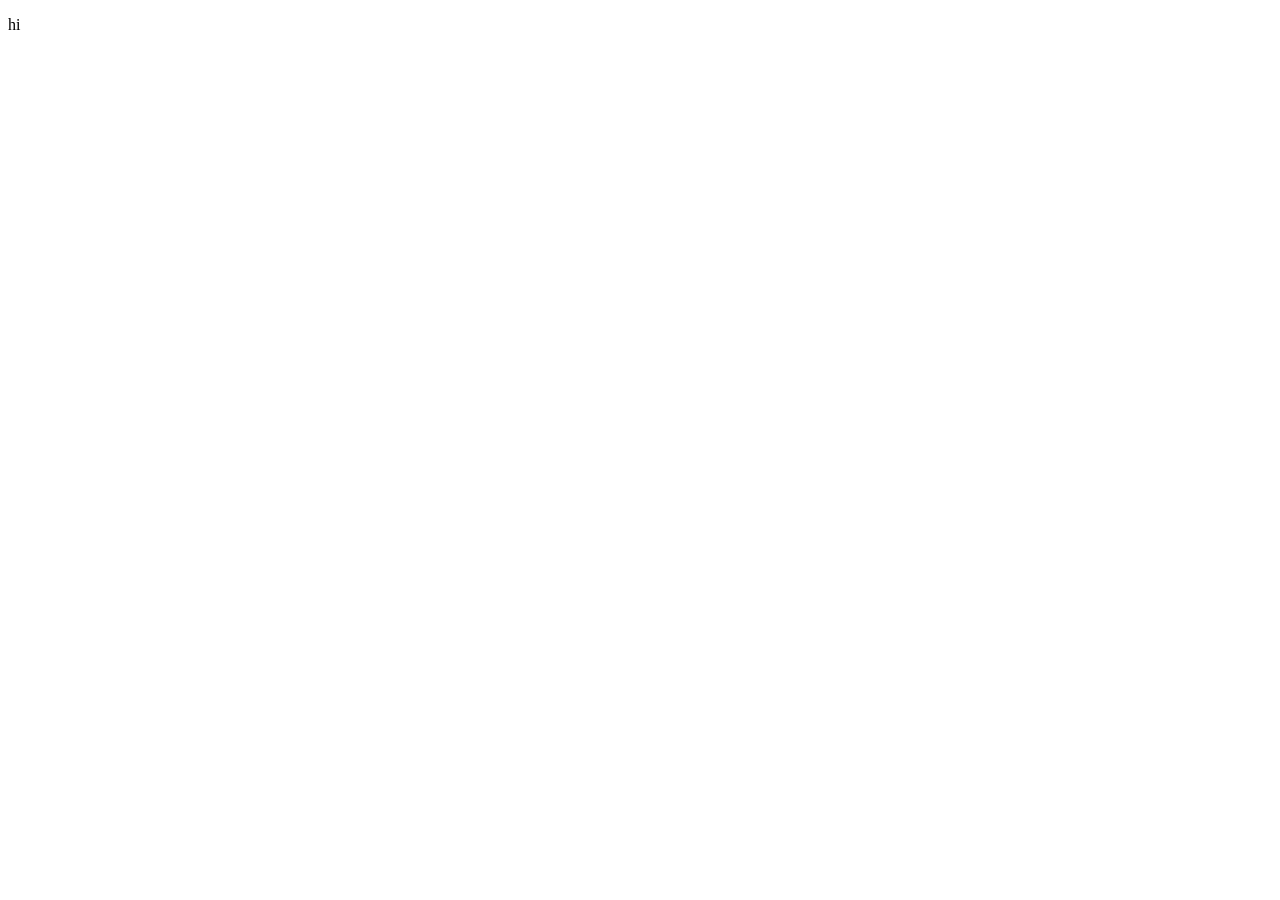
==== index.html @ 4ac8e50e "index" ====
<!DOCTYPE html>
<html lang="en">
<head>
    <meta charset="UTF-8">
    <meta name="viewport" content="width=device-width, initial-scale=1.0">
    <title>Document</title>
</head>
<body>
    <p id="demo">hi</p>
    <script>

    </script>
</body>
</html>
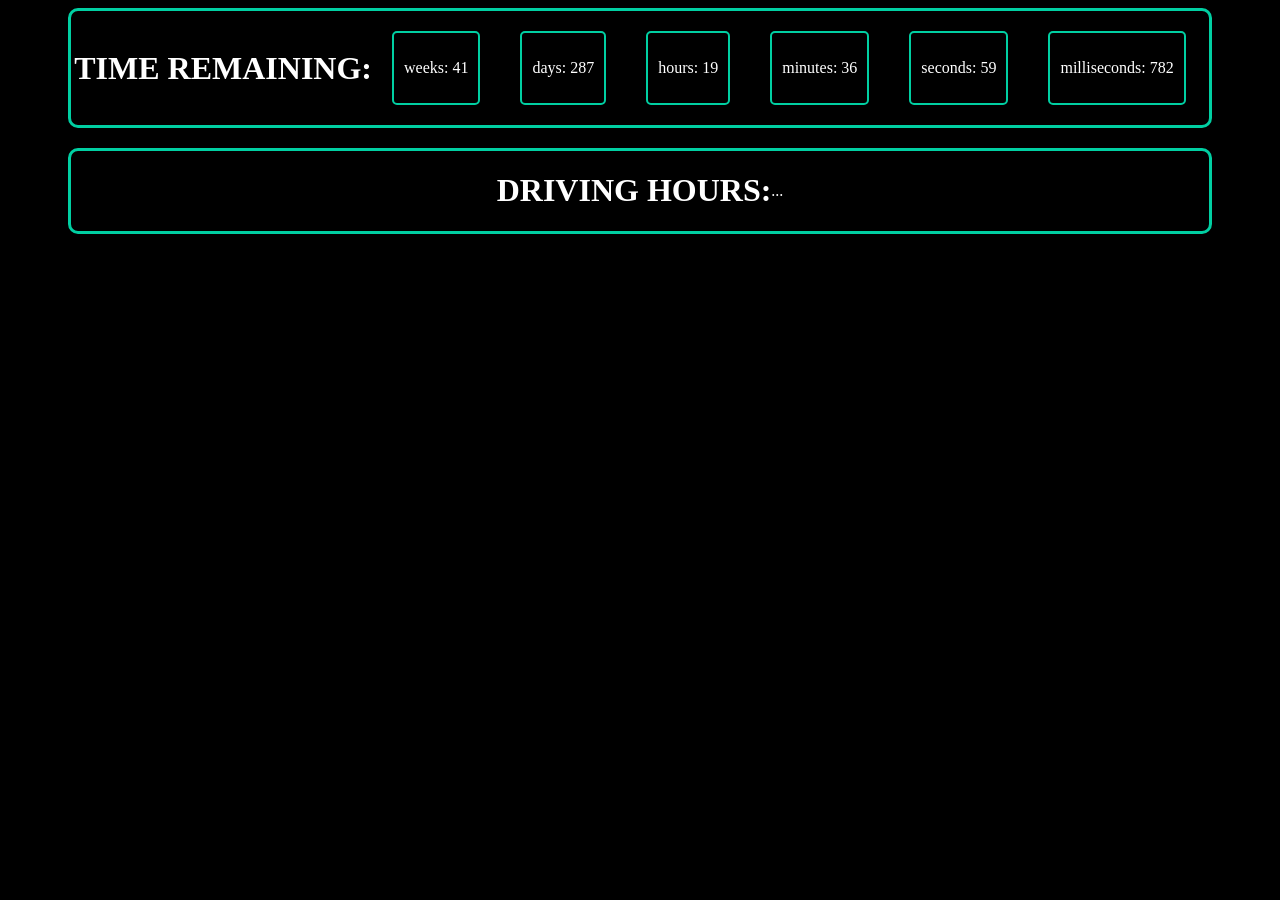
==== commit 44d7f6a1: "big" ====
--- a/index.html
+++ b/index.html
@@ -6,9 +6,93 @@
     <title>Document</title>
 </head>
 <body>
-    <p id="demo">hi</p>
+    <div class="Remaining">
+        <h1>TIME REMAINING: </h1>
+        <div class="Remainingnum">
+            <p id="weeksleft">...</p>
+        </div>
+        <div class="Remainingnum">
+            <p id="daysleft">...</p>
+        </div>
+        <div class="Remainingnum">
+            <p id="hoursleft">...</p>
+        </div>
+        <div class="Remainingnum">
+            <p id="minutesleft">...</p>
+        </div>
+        <div class="Remainingnum">
+            <p id="secondsleft">...</p>
+        </div>
+        <div class="Remainingnum">
+            <p id="milisecondsleft">...</p>
+        </div>
+    </div>
+    <div class="driving">
+        <h1>DRIVING HOURS:</h1>
+        <div class="Remaininghours">
+            <p id="dayhours">...</p>
+        </div>
+    </div>
     <script>
+        var birthday = new Date("2027-09-19");
+        function updatedate() {
+            var today = new Date();
+            var seconds_remaining = 60-today.getSeconds();
+            var miliseconds_remaining = 1000-today.getMilliseconds();
+            var minutes_remaining = 60-today.getMinutes();
+            var hours_remaining = 24-today.getHours();
+            var difference = birthday.getTime() - today.getTime();
+            var days_remaining = Math.ceil(difference / (1000 * 3600 * 24));
+            var weeks_remaining = (Math.round((days_remaining / 7)*10))/10;
 
+            document.getElementById("weeksleft").innerHTML = "weeks: " + weeks_remaining;
+            document.getElementById("daysleft").innerHTML = "days: " + days_remaining;
+            document.getElementById("hoursleft").innerHTML = "hours: " + hours_remaining;
+            document.getElementById("minutesleft").innerHTML = "minutes: " + minutes_remaining;
+            document.getElementById("secondsleft").innerHTML = "seconds: " + seconds_remaining;
+            document.getElementById("milisecondsleft").innerHTML = "milliseconds: " + miliseconds_remaining;
+
+            var Dayhours = 0;
+            var Daymins = 0;
+            var nighthours = 0;
+            var nightmins = 0;
+            
+        }
+        updatedate();
+        setInterval(updatedate, 1);
+        
+        
     </script>
+    <style>
+        .Remaining {
+            display: flex;
+            width:90%;
+            margin:auto;
+            justify-content: center;
+            align-items:center;
+            border: 3px solid hwb(167 0% 19%); 
+            border-radius: 10px;
+        }
+        body {
+            background-color: black;
+            color: white;
+        }
+        .Remainingnum {
+            margin: 20px;
+            padding: 10px;
+            border: 2px solid hwb(167 0% 19%); 
+            border-radius: 5px;
+        }
+        .driving {
+            display: flex;
+            width:90%;
+            margin:auto;
+            margin-top: 20px;
+            justify-content: center;
+            align-items:center;
+            border: 3px solid hwb(167 0% 19%); 
+            border-radius: 10px;
+        }
+</style>
 </body>
 </html>
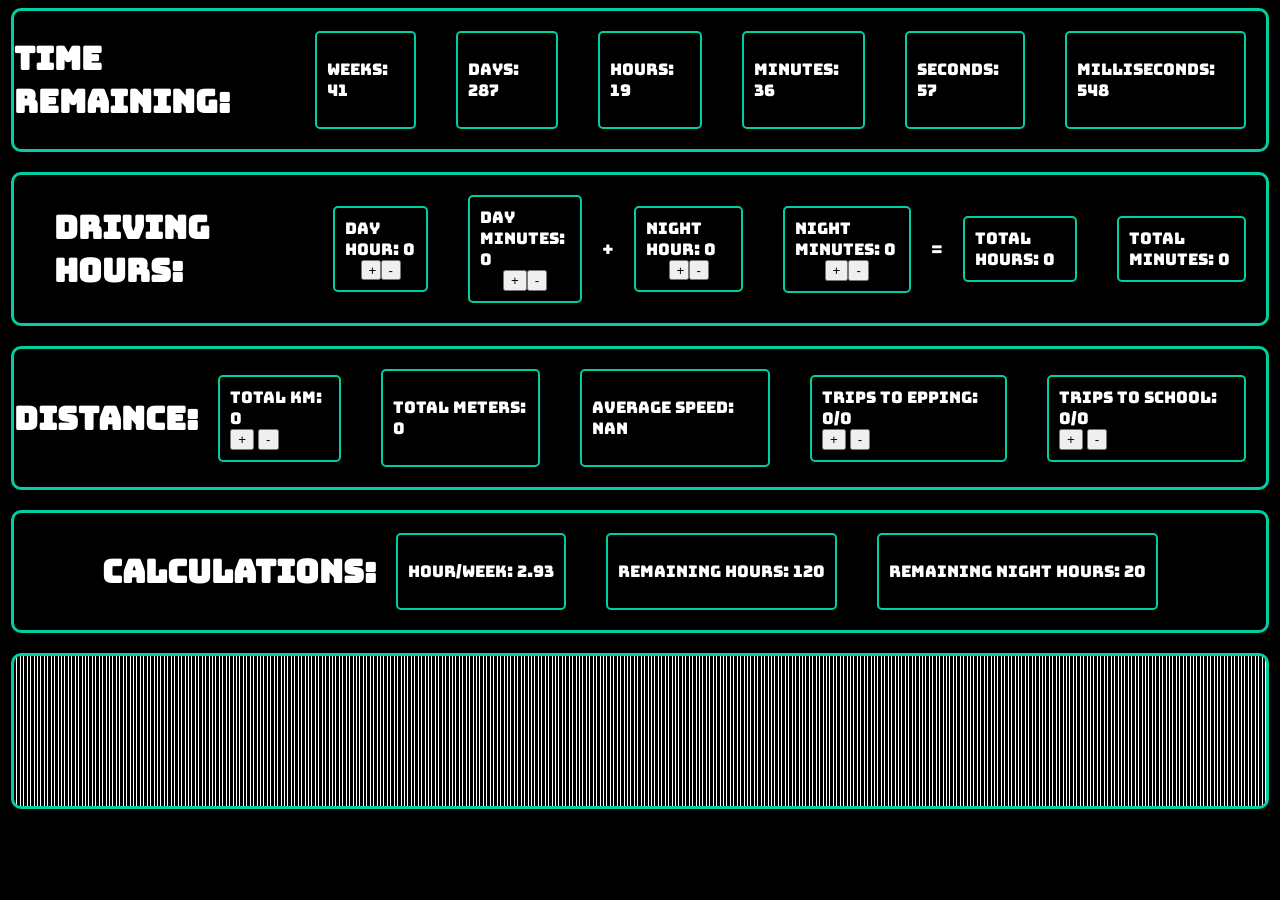
==== commit 3f395e9b: "alot" ====
--- a/index.html
+++ b/index.html
@@ -4,6 +4,10 @@
     <meta charset="UTF-8">
     <meta name="viewport" content="width=device-width, initial-scale=1.0">
     <title>Document</title>
+    <link rel="preconnect" href="https://fonts.googleapis.com">
+    <link rel="preconnect" href="https://fonts.gstatic.com" crossorigin>
+    <link href="https://fonts.googleapis.com/css2?family=Bungee&display=swap" rel="stylesheet">
+    <link rel="stylesheet" href="style.css">
 </head>
 <body>
     <div class="Remaining">
@@ -28,71 +32,92 @@
         </div>
     </div>
     <div class="driving">
-        <h1>DRIVING HOURS:</h1>
+        <h1 class="hoursssss">DRIVING HOURS:</h1>
+
         <div class="Remaininghours">
-            <p id="dayhours">...</p>
+            <p id="dayhours" class="buttionsize">...</p>
+            <div class="Remaininghoursbuttons">
+                <button class="dayhoursbutton" style="width: 20px; height: 20px;" onclick="addhour()">+</button>
+                <button class="dayhoursbutton" style="width: 20px; height: 20px;" onclick="subhour()">-</button>
+            </div>
+        </div>
+        <div class="Remaininghours">
+            <p id="dayminutes" class="buttionsize">...</p>
+            <div class="Remaininghoursbuttons">
+                <button class="dayminutesbutton" onclick="addminute()">+</button>
+                <button class="dayminutesbutton" onclick="subminute()">-</button>
+            </div>
+        </div>
+
+        <p>+</p>
+
+        <div class="Remaininghours">
+            <p id="nighthours" class="buttionsize">...</p>
+            <div class="Remaininghoursbuttons">
+                <button class="nighthoursbutton" style="width: 20px; height: 20px;" onclick="naddhour()">+</button>
+                <button class="nighthoursbutton" style="width: 20px; height: 20px;" onclick="nsubhour()">-</button>
+            </div>
+        </div>
+        <div class="Remaininghours">
+            <p id="nightminutes" class="buttionsize">...</p>
+            <div class="Remaininghoursbuttons">
+                <button class="nightminutesbutton" onclick="naddminute()">+</button>
+                <button class="nightminutesbutton" onclick="nsubminute()">-</button>
+            </div>
+        </div>
+        <p>=</p>
+        <div class="Remaininghours">
+            <p id="totalhours" class="buttionsize">...</p>
+        </div>
+        <div class="Remaininghours">
+            <p id="totalmins" class="buttionsize">...</p>
         </div>
     </div>
-    <script>
-        var birthday = new Date("2027-09-19");
-        function updatedate() {
-            var today = new Date();
-            var seconds_remaining = 60-today.getSeconds();
-            var miliseconds_remaining = 1000-today.getMilliseconds();
-            var minutes_remaining = 60-today.getMinutes();
-            var hours_remaining = 24-today.getHours();
-            var difference = birthday.getTime() - today.getTime();
-            var days_remaining = Math.ceil(difference / (1000 * 3600 * 24));
-            var weeks_remaining = (Math.round((days_remaining / 7)*10))/10;
 
-            document.getElementById("weeksleft").innerHTML = "weeks: " + weeks_remaining;
-            document.getElementById("daysleft").innerHTML = "days: " + days_remaining;
-            document.getElementById("hoursleft").innerHTML = "hours: " + hours_remaining;
-            document.getElementById("minutesleft").innerHTML = "minutes: " + minutes_remaining;
-            document.getElementById("secondsleft").innerHTML = "seconds: " + seconds_remaining;
-            document.getElementById("milisecondsleft").innerHTML = "milliseconds: " + miliseconds_remaining;
+    <div class="dis">
+        <h1>distance: </h1>
+        <div class="distance">
+            <p id="km" class="km">...</p>
+            <div class="kmbuttons">
+                <button class="km" onclick="addkm()">+</button>
+                <button class="km" onclick="subkm()">-</button>
+            </div>
+        </div>
+        <div class="distance">
+            <p id="meters" class="meters">...</p>
+        </div>
+        <div class="distance">
+            <p id="speed" class="speed">...</p>
+        </div>
+        <div class="distance">
+            <p id="distiancetoepping" class="km">...</p>
+            <div class="scbuttons">
+                <button class="ep" onclick="addep()">+</button>
+                <button class="ep" onclick="subep()">-</button>
+            </div>
+        </div>
+        <div class="distance">
+            <p id="distiancetoschool" class="km">...</p>
+            <div class="scbuttons">
+                <button class="sc" onclick="addsc()">+</button>
+                <button class="sc" onclick="subsc()">-</button>
+            </div>
+        </div>
+    </div>
+    <div class="calculations">
+        <h1>CALCULATIONS: </h1>
+        <div class="calculationsnum">
+            <p id="hoursperweek">...</p>
+        </div>
+        <div class="calculationsnum">
+            <p id="remaininghours">...</p>
+        </div>
+        <div class="calculationsnum">
+            <p id="remainingnighthours">...</p>
+        </div>
+    </div>
+    <div class="loadingbar"></div>
+    <script src="code.js"></script>
 
-            var Dayhours = 0;
-            var Daymins = 0;
-            var nighthours = 0;
-            var nightmins = 0;
-            
-        }
-        updatedate();
-        setInterval(updatedate, 1);
-        
-        
-    </script>
-    <style>
-        .Remaining {
-            display: flex;
-            width:90%;
-            margin:auto;
-            justify-content: center;
-            align-items:center;
-            border: 3px solid hwb(167 0% 19%); 
-            border-radius: 10px;
-        }
-        body {
-            background-color: black;
-            color: white;
-        }
-        .Remainingnum {
-            margin: 20px;
-            padding: 10px;
-            border: 2px solid hwb(167 0% 19%); 
-            border-radius: 5px;
-        }
-        .driving {
-            display: flex;
-            width:90%;
-            margin:auto;
-            margin-top: 20px;
-            justify-content: center;
-            align-items:center;
-            border: 3px solid hwb(167 0% 19%); 
-            border-radius: 10px;
-        }
-</style>
 </body>
 </html>
--- a/style.css
+++ b/style.css
@@ -0,0 +1,109 @@
+.Remaining {
+    display: flex;
+    width:99%;
+    margin:auto;
+    justify-content: center;
+    align-items:center;
+    border: 3px solid hwb(167 0% 19%); 
+    border-radius: 10px;
+}
+body {
+    background-color: black;
+    color: white;
+}
+.Remainingnum {
+    margin: 20px;
+    padding: 10px;
+    border: 2px solid hwb(167 0% 19%); 
+    border-radius: 5px;
+}
+.driving {
+    display: flex;
+    width:99%;
+    margin:auto;
+    margin-top: 20px;
+    justify-content: center;
+    align-items:center;
+    border: 3px solid hwb(167 0% 19%); 
+    border-radius: 10px;
+}
+.Remaininghours {
+    margin: 20px;
+    padding: 10px;
+    border: 2px solid hwb(167 0% 19%); 
+    border-radius: 5px;
+}
+.Remaininghoursbuttons {
+    display: flex;
+    justify-content: center;
+    align-items:center;
+    
+}
+.buttionsize {
+    margin: 0px;
+}
+.calculations {
+    display: flex;
+    width:99%;
+    margin:auto;
+    margin-top: 20px;
+    justify-content: center;
+    align-items:center;
+    border: 3px solid hwb(167 0% 19%); 
+    border-radius: 10px;
+}
+.calculationsnum {
+    margin: 20px;
+    padding: 10px;
+    border: 2px solid hwb(167 0% 19%); 
+    border-radius: 5px;
+}
+p {
+    font-family: "Bungee", sans-serif;
+}
+h1 {
+    font-family: "Bungee", sans-serif;
+}
+.hoursssss {
+    width: 400px;
+    margin-left: 40px;
+}
+.dis {
+    display: flex;
+    width:99%;
+    margin:auto;
+    margin-top: 20px;
+    justify-content: center;
+    align-items:center;
+    border: 3px solid hwb(167 0% 19%); 
+    border-radius: 10px;
+}
+.distance{
+    margin: 20px;
+    padding: 10px;
+    border: 2px solid hwb(167 0% 19%); 
+    border-radius: 5px;
+    
+}
+.km {
+    margin: 0px;
+}
+.loadingbar {
+    display: flex;
+    width:99%;
+    height: 150px;
+    margin:auto;
+    margin-top: 20px;
+    justify-content: center;
+    align-items:center;
+    border: 3px solid hwb(167 0% 19%); 
+    border-radius: 10px;
+    background:
+        repeating-linear-gradient(
+            to right,
+            transparent 0,
+            transparent calc(100% / 365 - 1px),
+            white calc(100% / 365 - 1px),
+            white calc(100% / 365)
+        );
+}
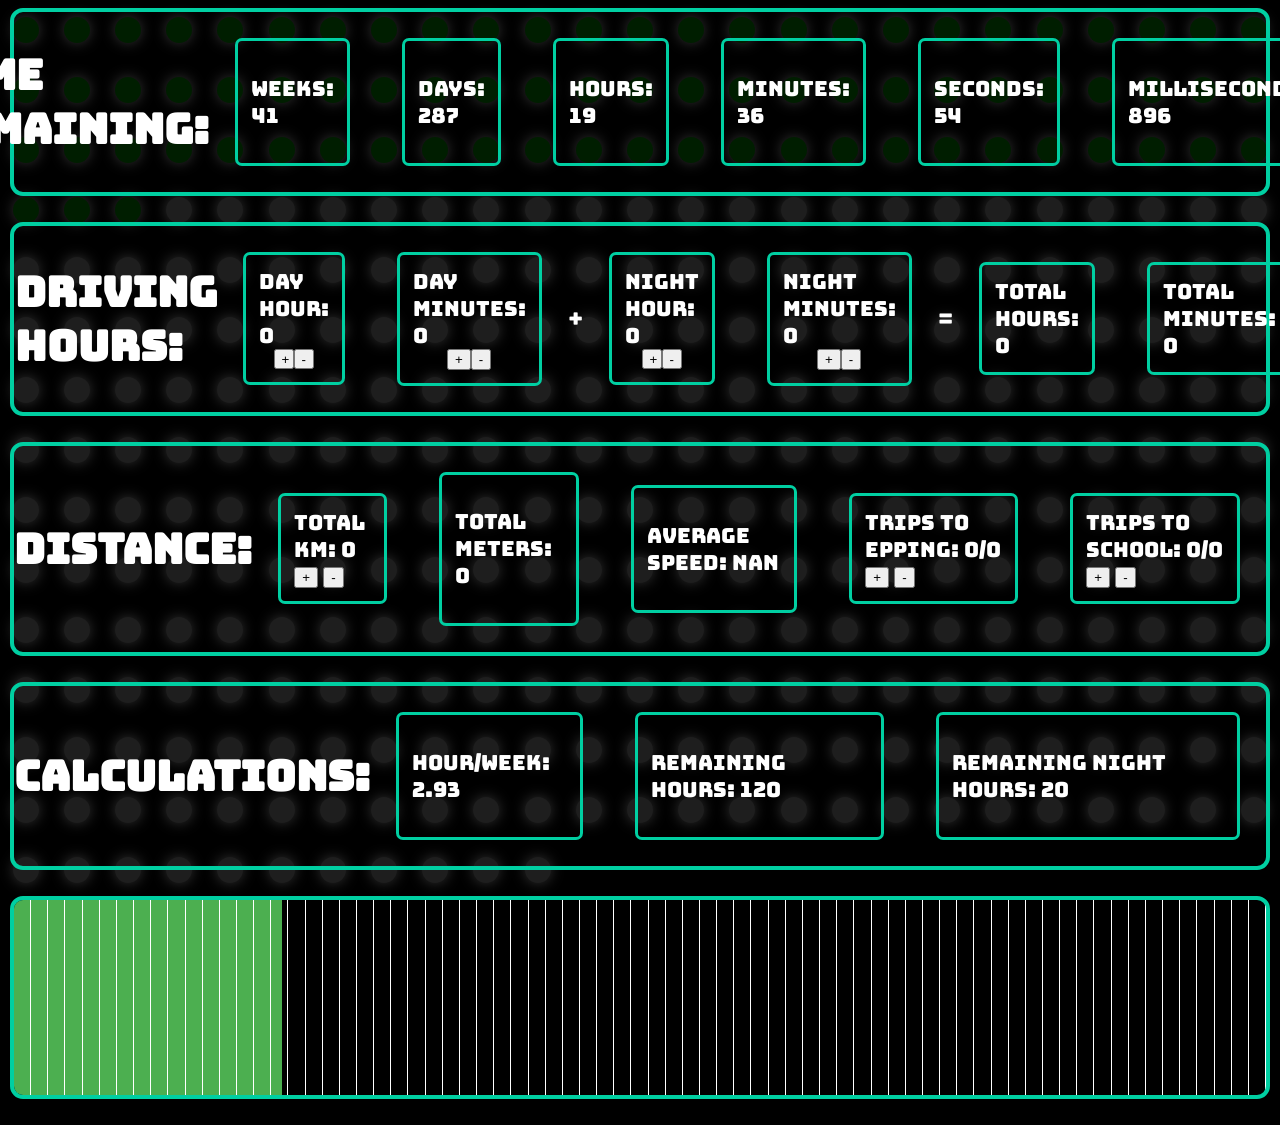
==== commit 648d703c: "a" ====
--- a/index.html
+++ b/index.html
@@ -4,12 +4,14 @@
     <meta charset="UTF-8">
     <meta name="viewport" content="width=device-width, initial-scale=1.0">
     <title>Document</title>
+    <link rel="icon" type="image/x-icon" href="/images.jpg">
     <link rel="preconnect" href="https://fonts.googleapis.com">
     <link rel="preconnect" href="https://fonts.gstatic.com" crossorigin>
     <link href="https://fonts.googleapis.com/css2?family=Bungee&display=swap" rel="stylesheet">
     <link rel="stylesheet" href="style.css">
 </head>
 <body>
+    <div class="dotgrid" id="dotgrid"></div>
     <div class="Remaining">
         <h1>TIME REMAINING: </h1>
         <div class="Remainingnum">
@@ -116,7 +118,11 @@
             <p id="remainingnighthours">...</p>
         </div>
     </div>
-    <div class="loadingbar"></div>
+    
+    <div class="loadingbarlines">
+    <div class="loadingbar" id="loadingbar"></div>
+    </div>
+    
     <script src="code.js"></script>
 
 </body>
--- a/style.css
+++ b/style.css
@@ -1,109 +1,172 @@
 .Remaining {
     display: flex;
-    width:99%;
-    margin:auto;
+    width: 99%;
+    margin: auto;
     justify-content: center;
-    align-items:center;
-    border: 3px solid hwb(167 0% 19%); 
-    border-radius: 10px;
+    align-items: center;
+    border: 4px solid hwb(167 0% 19%);
+    border-radius: 13px;
 }
+
 body {
     background-color: black;
     color: white;
+    font-size: 130%;
 }
+
 .Remainingnum {
-    margin: 20px;
-    padding: 10px;
-    border: 2px solid hwb(167 0% 19%); 
-    border-radius: 5px;
+    margin: 26px;
+    padding: 13px;
+    border: 3px solid hwb(167 0% 19%);
+    border-radius: 7px;
 }
+
 .driving {
     display: flex;
-    width:99%;
-    margin:auto;
-    margin-top: 20px;
+    width: 99%;
+    margin: auto;
+    margin-top: 26px;
     justify-content: center;
-    align-items:center;
-    border: 3px solid hwb(167 0% 19%); 
-    border-radius: 10px;
+    align-items: center;
+    border: 4px solid hwb(167 0% 19%);
+    border-radius: 13px;
 }
+
 .Remaininghours {
-    margin: 20px;
-    padding: 10px;
-    border: 2px solid hwb(167 0% 19%); 
-    border-radius: 5px;
+    margin: 26px;
+    padding: 13px;
+    border: 3px solid hwb(167 0% 19%);
+    border-radius: 7px;
 }
+
 .Remaininghoursbuttons {
     display: flex;
     justify-content: center;
-    align-items:center;
-    
+    align-items: center;
 }
+
 .buttionsize {
     margin: 0px;
 }
+
 .calculations {
     display: flex;
-    width:99%;
-    margin:auto;
-    margin-top: 20px;
+    width: 99%;
+    margin: auto;
+    margin-top: 26px;
     justify-content: center;
-    align-items:center;
-    border: 3px solid hwb(167 0% 19%); 
-    border-radius: 10px;
+    align-items: center;
+    border: 4px solid hwb(167 0% 19%);
+    border-radius: 13px;
 }
+
 .calculationsnum {
-    margin: 20px;
-    padding: 10px;
-    border: 2px solid hwb(167 0% 19%); 
-    border-radius: 5px;
+    margin: 26px;
+    padding: 13px;
+    border: 3px solid hwb(167 0% 19%);
+    border-radius: 7px;
 }
+
 p {
     font-family: "Bungee", sans-serif;
 }
+
 h1 {
     font-family: "Bungee", sans-serif;
 }
+
 .hoursssss {
-    width: 400px;
-    margin-left: 40px;
+    width: 520px;
+    margin-left: 52px;
 }
+
 .dis {
     display: flex;
-    width:99%;
-    margin:auto;
-    margin-top: 20px;
+    width: 99%;
+    margin: auto;
+    margin-top: 26px;
     justify-content: center;
-    align-items:center;
-    border: 3px solid hwb(167 0% 19%); 
-    border-radius: 10px;
+    align-items: center;
+    border: 4px solid hwb(167 0% 19%);
+    border-radius: 13px;
 }
-.distance{
-    margin: 20px;
-    padding: 10px;
-    border: 2px solid hwb(167 0% 19%); 
-    border-radius: 5px;
-    
+
+.distance {
+    margin: 26px;
+    padding: 13px;
+    border: 3px solid hwb(167 0% 19%);
+    border-radius: 7px;
 }
+
 .km {
     margin: 0px;
 }
-.loadingbar {
-    display: flex;
-    width:99%;
-    height: 150px;
-    margin:auto;
-    margin-top: 20px;
-    justify-content: center;
-    align-items:center;
-    border: 3px solid hwb(167 0% 19%); 
-    border-radius: 10px;
+
+.loadingbarlines {
+    position: relative;
+
+    width: 99%;
+    height: 195px;
+    margin: 26px auto;
+
+    border: 4px solid hwb(167 0% 19%);
+    border-radius: 13px;
+
+    overflow: hidden;
+
     background:
         repeating-linear-gradient(
             to right,
             transparent 0,
-            transparent calc(100% / 365 - 1px),
-            white calc(100% / 365 - 1px),
-            white calc(100% / 365)
+            transparent calc(100% / 73 - 1px),
+            white calc(100% / 73 - 1px),
+            white calc(100% / 73)
         );
 }
+
+.loadingbar {
+    position: absolute;
+
+    left: 0;
+    top: 0;
+
+    width: 50%;
+    height: 100%;
+
+    background: #4caf50;
+
+    z-index: -1;
+}
+
+.dotgrid {
+    position: fixed;
+    inset: 0;
+
+    display: grid;
+
+    grid-template-columns: repeat(25, 1fr);
+    grid-template-rows: repeat(15, 1fr);
+
+    width: 100vw;
+    height: 100vh;
+
+    padding: 0px;
+    box-sizing: border-box;
+
+    z-index: -1;
+}
+
+.dot {
+    width: 26px;
+    height: 26px;
+
+    filter: drop-shadow(
+        0 0 7px rgba(255, 255, 255, 0.2)
+    );
+
+    background: rgb(30, 30, 30);
+    border-radius: 50%;
+
+    justify-self: center;
+    align-self: center;
+}
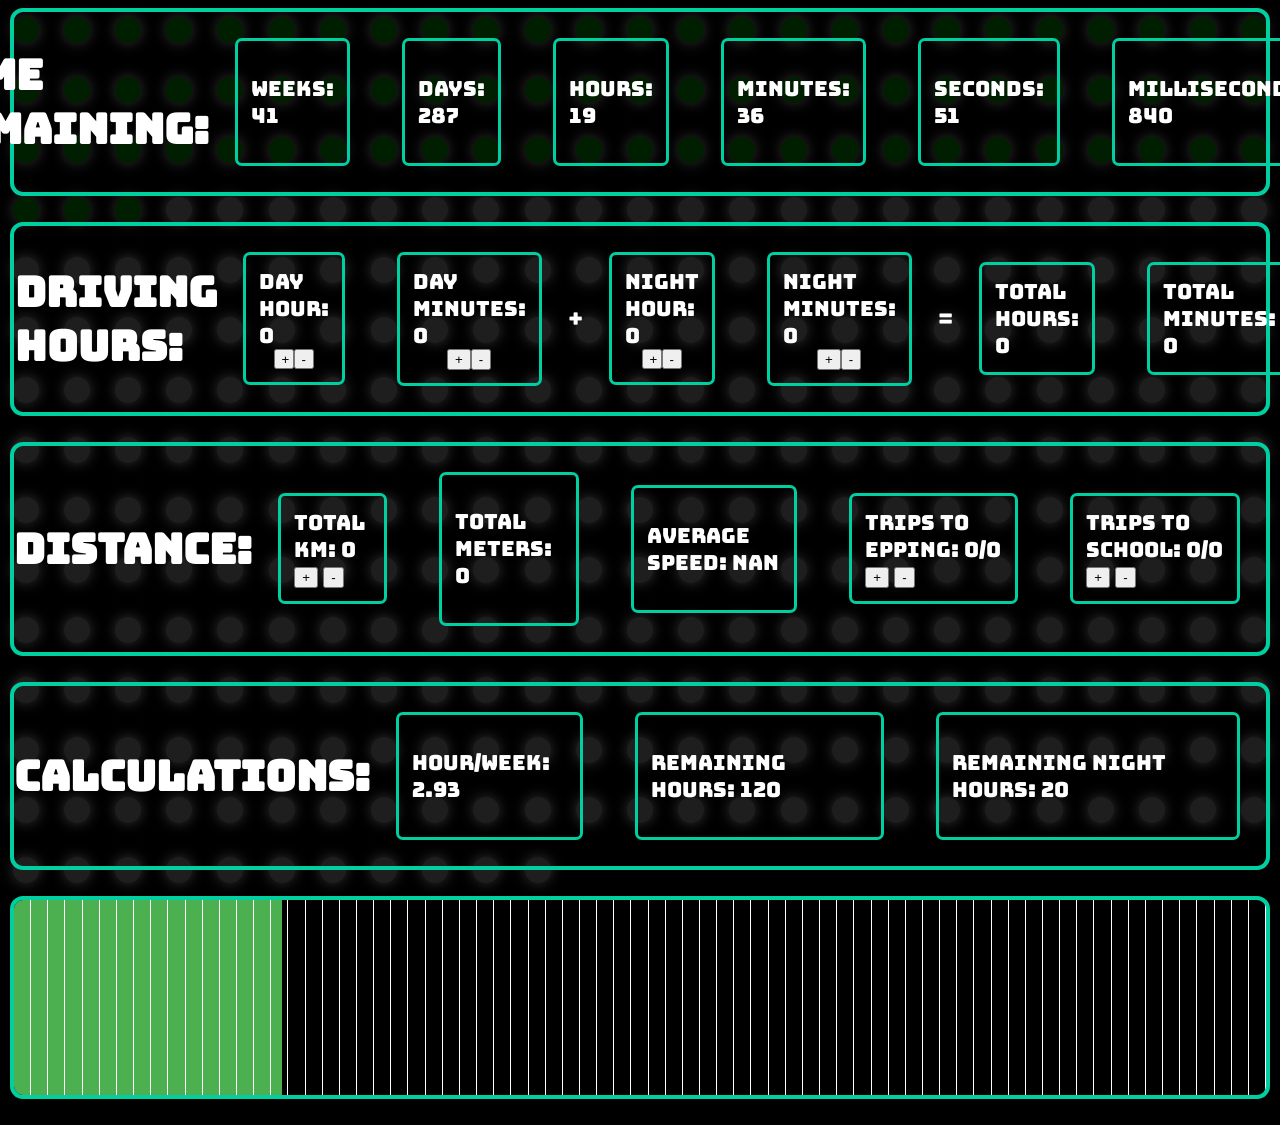
==== commit 8635c70f: "img" ====
--- a/index.html
+++ b/index.html
@@ -4,7 +4,7 @@
     <meta charset="UTF-8">
     <meta name="viewport" content="width=device-width, initial-scale=1.0">
     <title>Document</title>
-    <link rel="icon" type="image/x-icon" href="/images.jpg">
+    <link rel="icon" type="image/x-icon" href="images.jpg">
     <link rel="preconnect" href="https://fonts.googleapis.com">
     <link rel="preconnect" href="https://fonts.gstatic.com" crossorigin>
     <link href="https://fonts.googleapis.com/css2?family=Bungee&display=swap" rel="stylesheet">
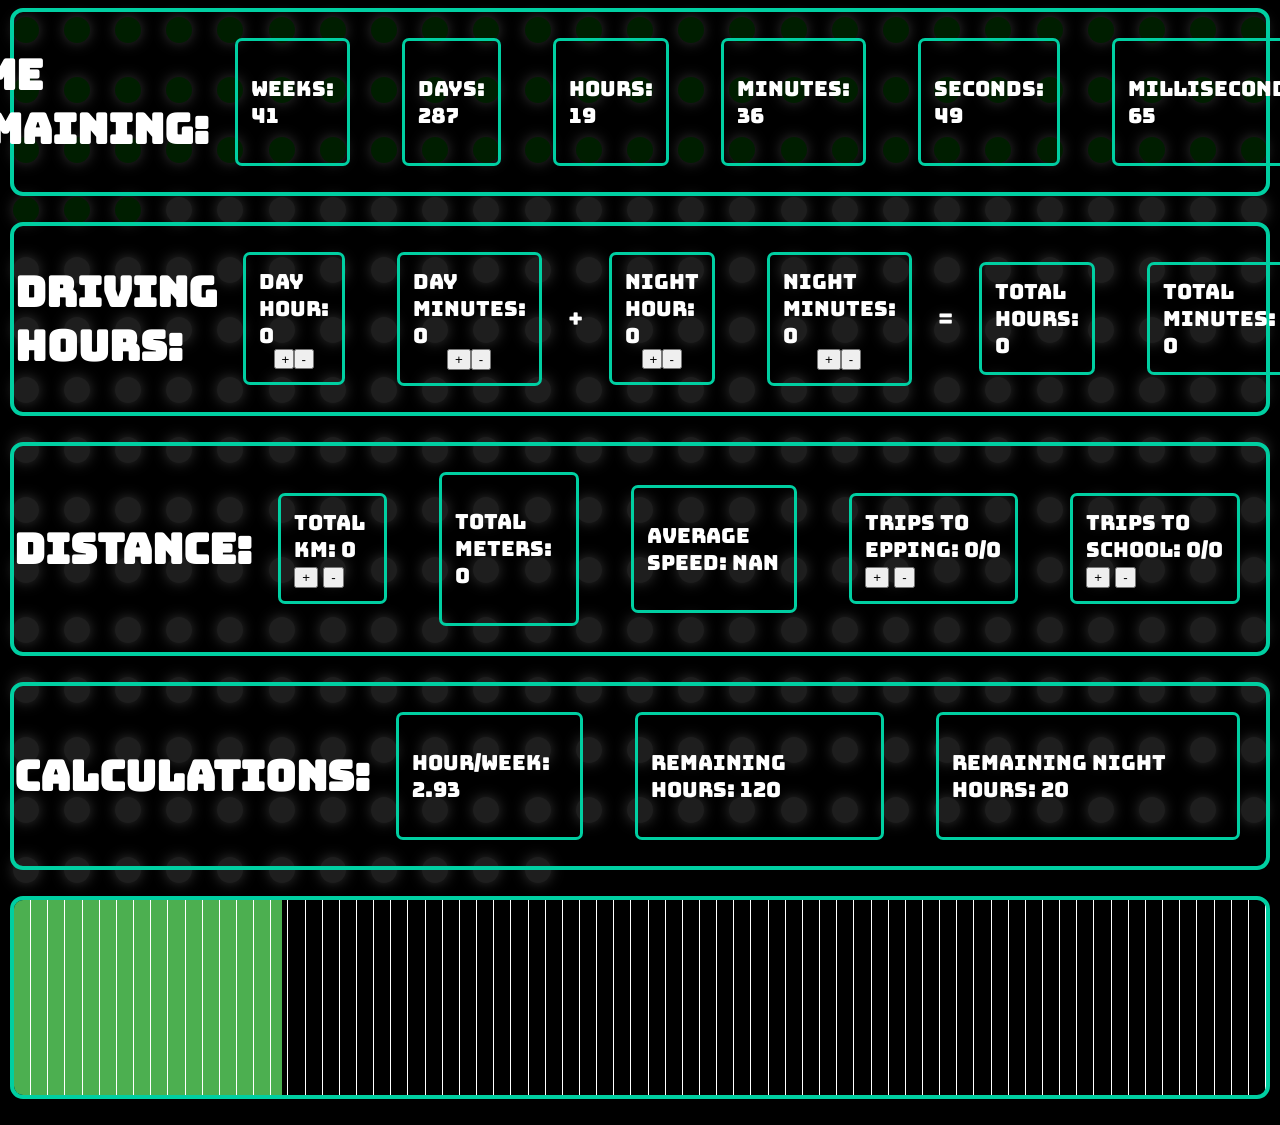
==== commit 0e10f425: "Change document title from 'Document' to 'Drive'" ====
--- a/index.html
+++ b/index.html
@@ -3,7 +3,7 @@
 <head>
     <meta charset="UTF-8">
     <meta name="viewport" content="width=device-width, initial-scale=1.0">
-    <title>Document</title>
+    <title>Drive</title>
     <link rel="icon" type="image/x-icon" href="images.jpg">
     <link rel="preconnect" href="https://fonts.googleapis.com">
     <link rel="preconnect" href="https://fonts.gstatic.com" crossorigin>
@@ -126,4 +126,4 @@
     <script src="code.js"></script>
 
 </body>
-</html>+</html>
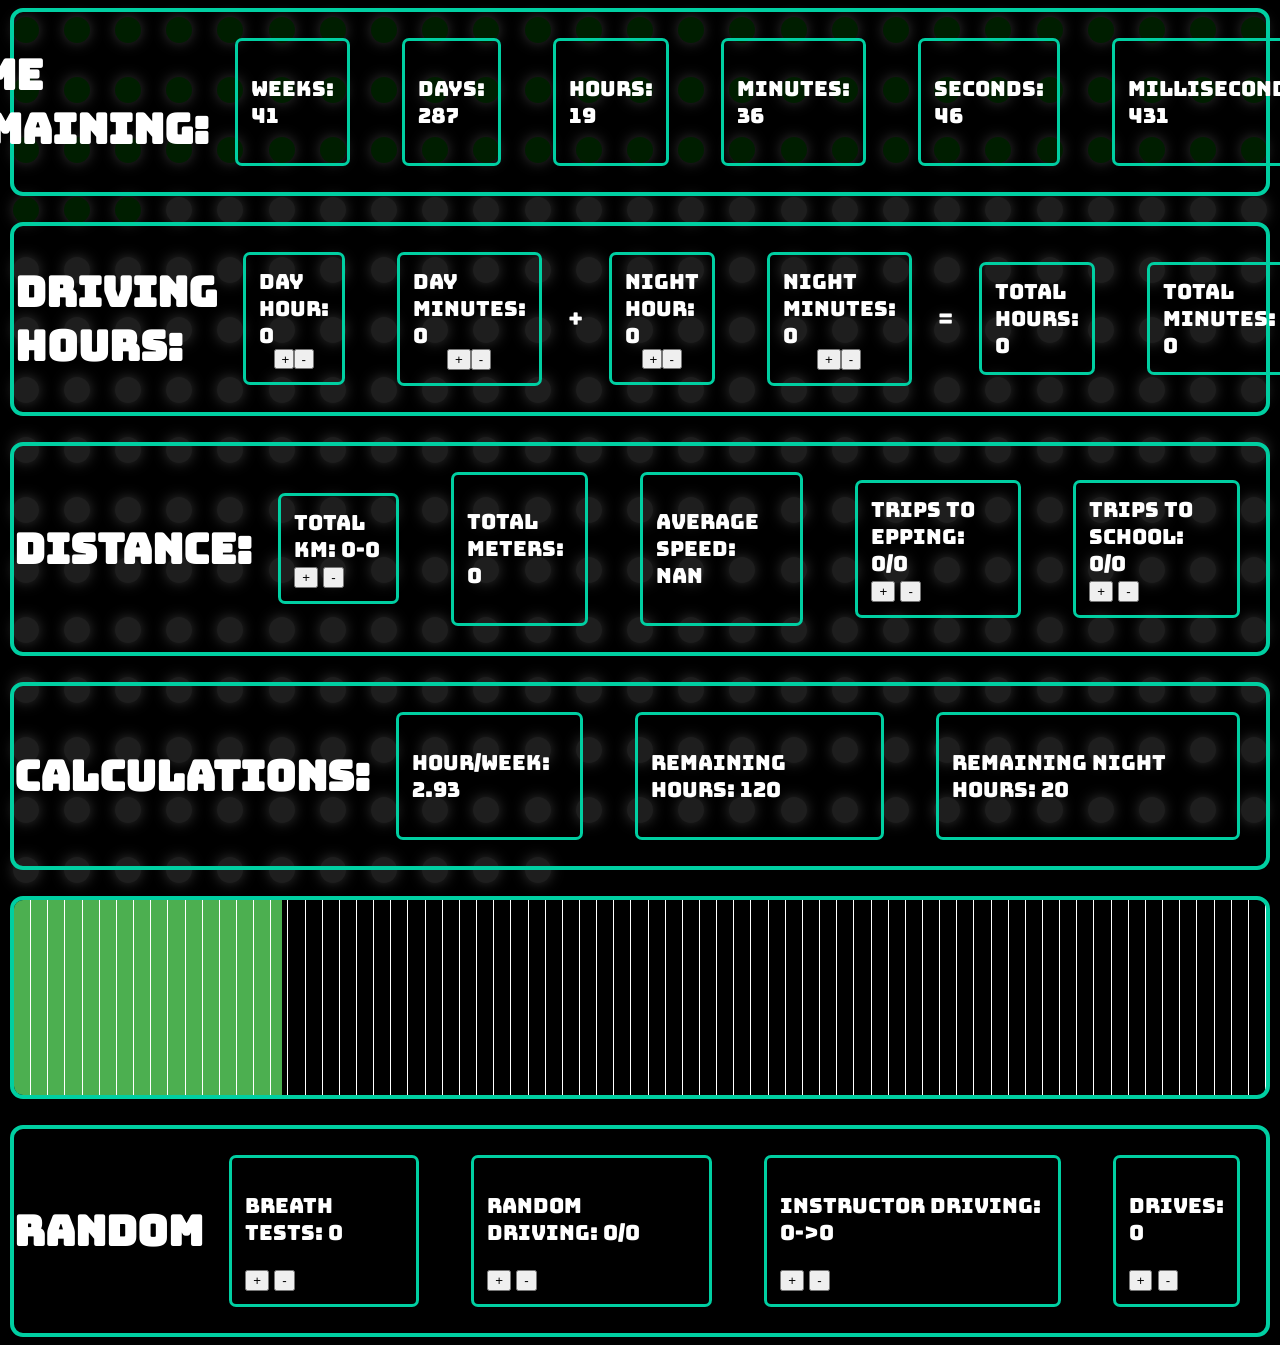
==== commit a6008ecc: "dfawdcawd" ====
--- a/index.html
+++ b/index.html
@@ -123,6 +123,32 @@
     <div class="loadingbar" id="loadingbar"></div>
     </div>
     
+    <div class="random">
+        <h1>Random</h1>
+        <div class="breathtests">
+            <p class="breathss" id="breathss">breath tess: </p>
+            <button class="bc" onclick="addbc()">+</button>
+            <button class="bc" onclick="subbc()">-</button>
+        </div>
+        <div class="breathtests">
+            <p class="randomdriv" id="randomdriv">breath tess: </p>
+            <button class="rd" onclick="addrd()">+</button>
+            <button class="rd" onclick="subrd()">-</button>
+        </div>
+        <div class="breathtests">
+            <p class="instructordr" id="instructordr">breath tess: </p>
+            <button class="it" onclick="addit()">+</button>
+            <button class="it" onclick="subit()">-</button>
+        </div>
+        <div class="breathtests">
+            <p class="drivesss" id="drivesss">breath tess: </p>
+            <button class="dr" onclick="adddr()">+</button>
+            <button class="dr" onclick="subdr()">-</button>
+        </div>
+    </div>
+
+    
+
     <script src="code.js"></script>
 
 </body>
--- a/style.css
+++ b/style.css
@@ -169,4 +169,20 @@
 
     justify-self: center;
     align-self: center;
+}
+.breathtests{
+    margin: 26px;
+    padding: 13px;
+    border: 3px solid hwb(167 0% 19%);
+    border-radius: 7px;
+}
+.random{
+    display: flex;
+    width: 99%;
+    margin: auto;
+    margin-top: 26px;
+    justify-content: center;
+    align-items: center;
+    border: 4px solid hwb(167 0% 19%);
+    border-radius: 13px;
 }
